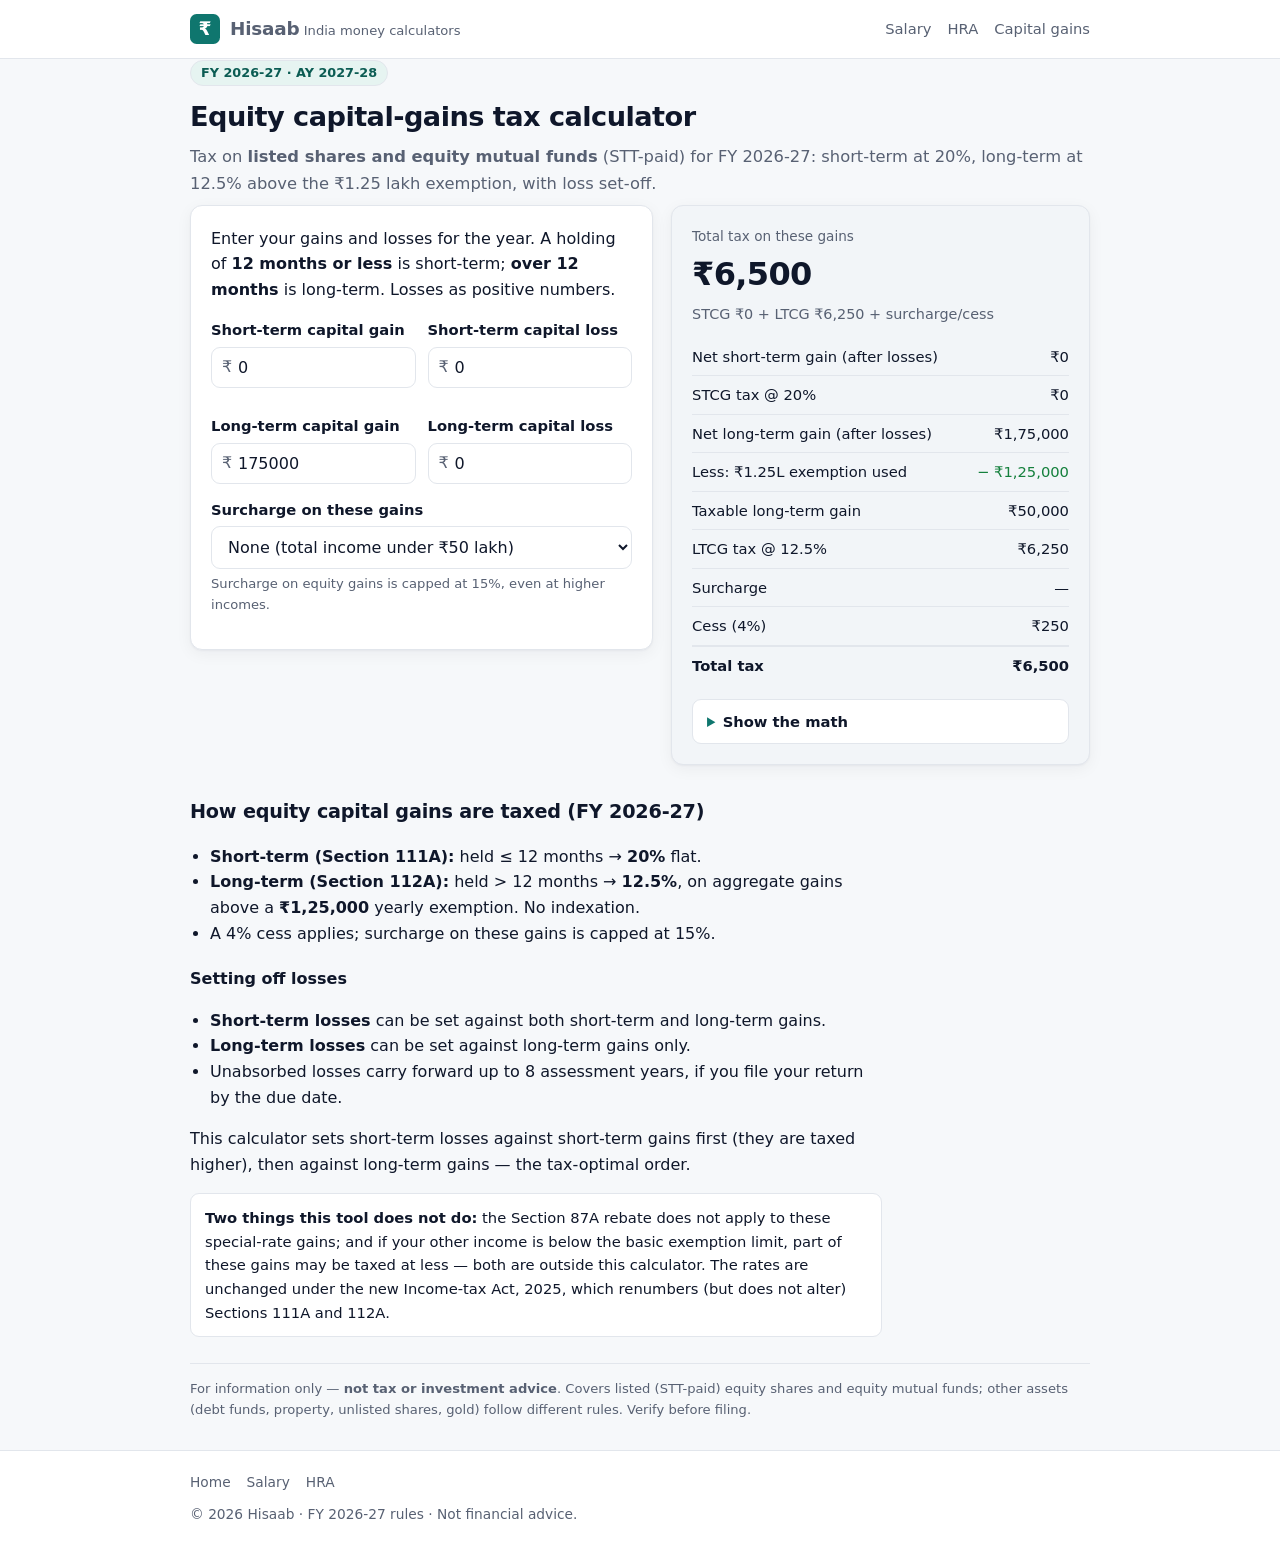
==== capital-gains/index.html @ a23f0d70 "Initial Hisaab: salary, HRA and capital-gains calculators (FY 2026-27) Static, zero-build site (vani" ====
<!DOCTYPE html>
<html lang="en">
<head>
  <meta charset="utf-8">
  <meta name="viewport" content="width=device-width, initial-scale=1">
  <title>Equity Capital Gains Tax Calculator FY 2026-27 — STCG 20% / LTCG 12.5% | Hisaab</title>
  <meta name="description" content="Calculate tax on listed shares and equity mutual funds for FY 2026-27: STCG at 20% (Sec 111A), LTCG at 12.5% over the ₹1.25 lakh exemption (Sec 112A), with loss set-off and the 15% surcharge cap.">
  <link rel="canonical" href="https://deshpanda.github.io/hisaab/capital-gains/">
  <link rel="icon" href="../assets/favicon.svg" type="image/svg+xml">
  <link rel="stylesheet" href="../assets/styles.css">
  <meta property="og:type" content="website">
  <meta property="og:title" content="Equity Capital Gains Tax Calculator FY 2026-27">
  <meta property="og:description" content="STCG 20% / LTCG 12.5% on listed shares & equity funds, the ₹1.25L exemption and loss set-off — shown step by step.">
  <meta property="og:url" content="https://deshpanda.github.io/hisaab/capital-gains/">
  <script type="application/ld+json">
  {
    "@context": "https://schema.org",
    "@type": "WebApplication",
    "name": "Equity Capital Gains Tax Calculator (India, FY 2026-27)",
    "applicationCategory": "FinanceApplication",
    "operatingSystem": "Web",
    "offers": { "@type": "Offer", "price": "0", "priceCurrency": "INR" },
    "url": "https://deshpanda.github.io/hisaab/capital-gains/"
  }
  </script>
</head>
<body>
  <header class="site-header">
    <div class="wrap">
      <a class="brand" href="../">
        <img src="../assets/favicon.svg" alt="">
        <span><b>Hisaab</b> <span>India money calculators</span></span>
      </a>
      <nav class="nav" aria-label="Calculators">
        <a href="../salary/">Salary</a>
        <a href="../hra/">HRA</a>
        <a href="../capital-gains/" aria-current="page">Capital gains</a>
      </nav>
    </div>
  </header>

  <main class="wrap">
    <span class="fy-pill">FY <span data-fy>2026-27</span> · AY <span data-ay>2027-28</span></span>
    <h1>Equity capital-gains tax calculator</h1>
    <p class="lead">Tax on <strong>listed shares and equity mutual funds</strong> (STT-paid)
      for FY <span data-fy>2026-27</span>: short-term at 20%, long-term at 12.5% above the
      ₹1.25 lakh exemption, with loss set-off.</p>

    <form class="calc" id="form">
      <div class="card">
        <p class="hint" style="margin-top:0">Enter your gains and losses for the year. A holding of
          <strong>12 months or less</strong> is short-term; <strong>over 12 months</strong> is long-term.
          Losses as positive numbers.</p>
        <div class="grid-2">
          <div class="field">
            <label for="stcg">Short-term capital gain</label>
            <div class="input-money"><input class="input" id="stcg" inputmode="numeric" value="0"></div>
          </div>
          <div class="field">
            <label for="stcl">Short-term capital loss</label>
            <div class="input-money"><input class="input" id="stcl" inputmode="numeric" value="0"></div>
          </div>
          <div class="field">
            <label for="ltcg">Long-term capital gain</label>
            <div class="input-money"><input class="input" id="ltcg" inputmode="numeric" value="175000"></div>
          </div>
          <div class="field">
            <label for="ltcl">Long-term capital loss</label>
            <div class="input-money"><input class="input" id="ltcl" inputmode="numeric" value="0"></div>
          </div>
        </div>
        <div class="field">
          <label for="sur">Surcharge on these gains</label>
          <select id="sur">
            <option value="0" selected>None (total income under ₹50 lakh)</option>
            <option value="0.10">10% (₹50 lakh – ₹1 crore)</option>
            <option value="0.15">15% (above ₹1 crore)</option>
          </select>
          <div class="hint">Surcharge on equity gains is capped at 15%, even at higher incomes.</div>
        </div>
      </div>

      <div class="card result" aria-live="polite">
        <p class="headline">Total tax on these gains</p>
        <p class="big" id="rTotal">—</p>
        <p class="sub" id="rSub">—</p>
        <table class="breakdown">
          <tbody>
            <tr><td>Net short-term gain (after losses)</td><td class="num" id="bNetS">—</td></tr>
            <tr><td>STCG tax @ 20%</td><td class="num" id="bStcgTax">—</td></tr>
            <tr><td>Net long-term gain (after losses)</td><td class="num" id="bNetL">—</td></tr>
            <tr><td>Less: ₹1.25L exemption used</td><td class="num pos" id="bExempt">—</td></tr>
            <tr><td>Taxable long-term gain</td><td class="num" id="bTaxL">—</td></tr>
            <tr><td>LTCG tax @ 12.5%</td><td class="num" id="bLtcgTax">—</td></tr>
            <tr><td>Surcharge</td><td class="num" id="bSur">—</td></tr>
            <tr><td>Cess (4%)</td><td class="num" id="bCess">—</td></tr>
            <tr class="total"><td>Total tax</td><td class="num" id="bTotal">—</td></tr>
          </tbody>
        </table>
        <details class="math">
          <summary>Show the math</summary>
          <div class="math-body">
            <ol id="mSteps"></ol>
            <p class="hint" id="mCarry"></p>
          </div>
        </details>
      </div>
    </form>

    <section class="prose">
      <h2>How equity capital gains are taxed (FY <span data-fy>2026-27</span>)</h2>
      <ul>
        <li><strong>Short-term (Section 111A):</strong> held ≤ 12 months → <strong>20%</strong> flat.</li>
        <li><strong>Long-term (Section 112A):</strong> held &gt; 12 months → <strong>12.5%</strong>,
          on aggregate gains above a <strong>₹1,25,000</strong> yearly exemption. No indexation.</li>
        <li>A 4% cess applies; surcharge on these gains is capped at 15%.</li>
      </ul>

      <h3>Setting off losses</h3>
      <ul>
        <li><strong>Short-term losses</strong> can be set against both short-term and long-term gains.</li>
        <li><strong>Long-term losses</strong> can be set against long-term gains only.</li>
        <li>Unabsorbed losses carry forward up to 8 assessment years, if you file your return by the due date.</li>
      </ul>
      <p>This calculator sets short-term losses against short-term gains first (they are
        taxed higher), then against long-term gains — the tax-optimal order.</p>

      <div class="callout">
        <strong>Two things this tool does not do:</strong> the Section 87A rebate does not
        apply to these special-rate gains; and if your other income is below the basic
        exemption limit, part of these gains may be taxed at less — both are outside this
        calculator. The rates are unchanged under the new Income-tax Act, 2025, which
        renumbers (but does not alter) Sections 111A and 112A.
      </div>
    </section>

    <p class="disclaimer">
      For information only — <strong>not tax or investment advice</strong>. Covers listed
      (STT-paid) equity shares and equity mutual funds; other assets (debt funds, property,
      unlisted shares, gold) follow different rules. Verify before filing.
    </p>
  </main>

  <footer class="site-footer">
    <div class="wrap">
      <div class="links">
        <a href="../">Home</a><a href="../salary/">Salary</a><a href="../hra/">HRA</a>
      </div>
      <div>© <span data-year>2026</span> Hisaab · FY <span data-fy>2026-27</span> rules · Not financial advice.</div>
    </div>
  </footer>

  <script type="module" src="../assets/site.js"></script>
  <script type="module">
    import { equityCapitalGainsTax } from '../lib/capgains.js';
    import { toINR } from '../lib/format.js';

    const $ = (id) => document.getElementById(id);
    const form = $('form');

    function recalc() {
      const r = equityCapitalGainsTax({
        stcg: $('stcg').value, stcl: $('stcl').value,
        ltcg: $('ltcg').value, ltcl: $('ltcl').value,
        surchargeRate: parseFloat($('sur').value) || 0,
      });

      $('rTotal').textContent = toINR(r.totalTax);
      $('rSub').textContent = `STCG ${toINR(r.stcgTax)} + LTCG ${toINR(r.ltcgTax)} + surcharge/cess`;
      $('bNetS').textContent = toINR(r.netStcg);
      $('bStcgTax').textContent = toINR(r.stcgTax);
      $('bNetL').textContent = toINR(r.netLtcg);
      $('bExempt').textContent = r.ltcgExemptionUsed ? '− ' + toINR(r.ltcgExemptionUsed) : '—';
      $('bTaxL').textContent = toINR(r.taxableLtcg);
      $('bLtcgTax').textContent = toINR(r.ltcgTax);
      $('bSur').textContent = r.surcharge ? toINR(r.surcharge) : '—';
      $('bCess').textContent = toINR(r.cess);
      $('bTotal').textContent = toINR(r.totalTax);

      const steps = $('mSteps');
      steps.innerHTML = '';
      const lines = [];
      r.steps.forEach((s) => lines.push(`${s.label}: ${toINR(Math.abs(s.amount))}`));
      lines.push(`Exemption applied to long-term gains: ${toINR(r.ltcgExemptionUsed)}`);
      lines.push(`STCG tax = 20% × ${toINR(r.netStcg)} = ${toINR(r.stcgTax)}`);
      lines.push(`LTCG tax = 12.5% × ${toINR(r.taxableLtcg)} = ${toINR(r.ltcgTax)}`);
      if (r.surcharge) lines.push(`Surcharge (${Math.round(r.surchargeRate * 100)}%) = ${toINR(r.surcharge)}`);
      lines.push(`Cess = 4% × (${toINR(r.baseTax + r.surcharge)}) = ${toINR(r.cess)}`);
      for (const l of lines) {
        const li = document.createElement('li');
        li.textContent = l;
        steps.appendChild(li);
      }

      const carry = [];
      if (r.stclCarryForward > 0) carry.push(`Short-term loss carried forward: ${toINR(r.stclCarryForward)}.`);
      if (r.ltclCarryForward > 0) carry.push(`Long-term loss carried forward: ${toINR(r.ltclCarryForward)}.`);
      $('mCarry').textContent = carry.join(' ');
    }

    form.addEventListener('input', recalc);
    form.addEventListener('change', recalc);
    recalc();
  </script>
</body>
</html>
---- assets/styles.css ----
/* Hisaab — one stylesheet, no external fonts or CDNs. Mobile-first,
   light/dark aware. Kept small for fast Lighthouse scores. */

:root {
  --bg: #f6f8fa;
  --surface: #ffffff;
  --surface-2: #f2f5f8;
  --text: #0f172a;
  --muted: #586173;
  --border: #e2e6ec;
  --accent: #0f766e;
  --accent-strong: #0b5c53;
  --accent-soft: #e6f4f1;
  --positive: #15803d;
  --negative: #b4232a;
  --warn-bg: #fdf6e3;
  --warn-border: #eccd7a;
  --warn-text: #6b5200;
  --radius: 12px;
  --shadow: 0 1px 2px rgba(16, 24, 40, 0.04), 0 4px 16px rgba(16, 24, 40, 0.05);
  --maxw: 940px;
}

@media (prefers-color-scheme: dark) {
  :root {
    --bg: #0a1120;
    --surface: #111b30;
    --surface-2: #0e1729;
    --text: #e7ecf5;
    --muted: #9aa7bd;
    --border: #22304b;
    --accent: #2dd4bf;
    --accent-strong: #5eead4;
    --accent-soft: #0f2b28;
    --positive: #4ade80;
    --negative: #f87171;
    --warn-bg: #2a2410;
    --warn-border: #5b4c15;
    --warn-text: #f0d488;
    --shadow: 0 1px 2px rgba(0, 0, 0, 0.3), 0 4px 16px rgba(0, 0, 0, 0.35);
  }
}

* { box-sizing: border-box; }

html { -webkit-text-size-adjust: 100%; }

body {
  margin: 0;
  font-family: system-ui, -apple-system, "Segoe UI", Roboto, Helvetica, Arial, sans-serif;
  font-size: 16px;
  line-height: 1.6;
  color: var(--text);
  background: var(--bg);
  -webkit-font-smoothing: antialiased;
}

.wrap { max-width: var(--maxw); margin: 0 auto; padding: 0 20px; }

a { color: var(--accent); }
a:hover { color: var(--accent-strong); }

/* Header / nav */
.site-header {
  border-bottom: 1px solid var(--border);
  background: var(--surface);
}
.site-header .wrap {
  display: flex; align-items: center; justify-content: space-between;
  gap: 16px; padding-top: 14px; padding-bottom: 14px; flex-wrap: wrap;
}
.brand { display: flex; align-items: center; gap: 10px; text-decoration: none; color: var(--text); }
.brand img { width: 30px; height: 30px; }
.brand b { font-size: 1.15rem; letter-spacing: -0.01em; }
.brand span { color: var(--muted); font-size: 0.82rem; }
.nav { display: flex; gap: 16px; flex-wrap: wrap; font-size: 0.92rem; }
.nav a { text-decoration: none; color: var(--muted); }
.nav a:hover { color: var(--accent); }

/* Main */
main { padding: 28px 0 8px; }
h1 { font-size: 1.7rem; line-height: 1.25; letter-spacing: -0.02em; margin: 0 0 10px; }
h2 { font-size: 1.2rem; margin: 32px 0 10px; letter-spacing: -0.01em; }
h3 { font-size: 1rem; margin: 20px 0 6px; }
.lead { color: var(--muted); font-size: 1.02rem; margin: 0 0 8px; }
.fy-pill {
  display: inline-block; background: var(--accent-soft); color: var(--accent-strong);
  border: 1px solid var(--border); border-radius: 999px; padding: 2px 10px;
  font-size: 0.8rem; font-weight: 600; margin-bottom: 14px;
}

.card {
  background: var(--surface); border: 1px solid var(--border);
  border-radius: var(--radius); box-shadow: var(--shadow); padding: 20px;
}

/* Calculator layout: form + result */
.calc { display: grid; gap: 18px; grid-template-columns: 1fr; margin-top: 8px; }
@media (min-width: 780px) { .calc { grid-template-columns: 1.05fr 0.95fr; align-items: start; } }

.field { margin-bottom: 14px; }
.field > label { display: block; font-weight: 600; font-size: 0.92rem; margin-bottom: 5px; }
.field .hint { color: var(--muted); font-size: 0.82rem; margin-top: 4px; }
.input, select {
  width: 100%; padding: 10px 12px; font-size: 1rem; color: var(--text);
  background: var(--surface); border: 1px solid var(--border);
  border-radius: 9px; font-family: inherit;
}
.input:focus, select:focus { outline: 2px solid var(--accent); outline-offset: 1px; border-color: var(--accent); }
.input-money { position: relative; }
.input-money input { padding-left: 26px; }
.input-money::before {
  content: "₹"; position: absolute; left: 11px; top: 50%; transform: translateY(-50%);
  color: var(--muted); pointer-events: none;
}
.grid-2 { display: grid; grid-template-columns: 1fr 1fr; gap: 12px; }
@media (max-width: 460px) { .grid-2 { grid-template-columns: 1fr; } }

fieldset { border: 0; margin: 0 0 14px; padding: 0; }
fieldset legend { font-weight: 600; font-size: 0.92rem; margin-bottom: 6px; padding: 0; }
.segmented { display: inline-flex; border: 1px solid var(--border); border-radius: 9px; overflow: hidden; flex-wrap: wrap; }
.segmented label {
  padding: 8px 14px; cursor: pointer; font-size: 0.9rem; background: var(--surface);
  border-right: 1px solid var(--border);
}
.segmented label:last-child { border-right: 0; }
.segmented input { position: absolute; opacity: 0; pointer-events: none; }
.segmented input:checked + span { color: #fff; }
.segmented label:has(input:checked) { background: var(--accent); }
.segmented label:has(input:focus-visible) { outline: 2px solid var(--accent-strong); outline-offset: -2px; }

/* Result panel */
.result { background: var(--surface-2); }
.result .headline { font-size: 0.85rem; color: var(--muted); margin: 0; }
.result .big { font-size: 2rem; font-weight: 700; letter-spacing: -0.02em; margin: 2px 0 2px; }
.result .sub { color: var(--muted); font-size: 0.9rem; margin: 0 0 12px; }

table.breakdown { width: 100%; border-collapse: collapse; font-size: 0.92rem; margin-top: 8px; }
table.breakdown th, table.breakdown td { text-align: left; padding: 7px 0; border-bottom: 1px solid var(--border); }
table.breakdown td.num, table.breakdown th.num { text-align: right; font-variant-numeric: tabular-nums; }
table.breakdown tr:last-child td { border-bottom: 0; }
table.breakdown tr.total td { font-weight: 700; border-top: 2px solid var(--border); }
.pos { color: var(--positive); }
.neg { color: var(--negative); }

details.math { margin-top: 14px; border: 1px solid var(--border); border-radius: 9px; background: var(--surface); }
details.math > summary { cursor: pointer; padding: 10px 14px; font-weight: 600; font-size: 0.92rem; }
details.math > summary::marker { color: var(--accent); }
details.math .math-body { padding: 0 14px 14px; font-size: 0.9rem; }
details.math ol { margin: 0; padding-left: 20px; }
details.math li { margin: 5px 0; }
code, .mono { font-family: ui-monospace, "SF Mono", Menlo, Consolas, monospace; font-size: 0.88em; }

/* Callouts */
.callout { border: 1px solid var(--border); border-radius: 9px; padding: 12px 14px; margin: 14px 0; font-size: 0.92rem; background: var(--surface); }
.callout-warn { background: var(--warn-bg); border-color: var(--warn-border); color: var(--warn-text); }
.callout-warn a { color: inherit; text-decoration: underline; }

/* Content prose */
.prose p, .prose li { color: var(--text); }
.prose { max-width: 68ch; }
.prose ul { padding-left: 20px; }

/* Homepage calculator grid */
.tiles { display: grid; gap: 14px; grid-template-columns: 1fr; margin: 18px 0; }
@media (min-width: 620px) { .tiles { grid-template-columns: 1fr 1fr; } }
.tile { display: block; text-decoration: none; color: inherit; }
.tile.card:hover { border-color: var(--accent); transform: translateY(-1px); transition: all 0.12s; }
.tile h3 { margin: 0 0 4px; color: var(--accent-strong); }
.tile p { margin: 0; color: var(--muted); font-size: 0.9rem; }
.tile.soon { opacity: 0.6; }
.tile.soon .badge { font-size: 0.7rem; text-transform: uppercase; letter-spacing: 0.04em; color: var(--muted); }

/* Disclaimer + footer */
.disclaimer { font-size: 0.82rem; color: var(--muted); border-top: 1px solid var(--border); margin-top: 26px; padding-top: 14px; }
.site-footer { border-top: 1px solid var(--border); margin-top: 30px; background: var(--surface); }
.site-footer .wrap { padding-top: 20px; padding-bottom: 28px; font-size: 0.86rem; color: var(--muted); }
.site-footer .links { display: flex; gap: 16px; flex-wrap: wrap; margin-bottom: 10px; }
.site-footer a { color: var(--muted); text-decoration: none; }
.site-footer a:hover { color: var(--accent); }

.visually-hidden { position: absolute; width: 1px; height: 1px; overflow: hidden; clip: rect(0 0 0 0); }
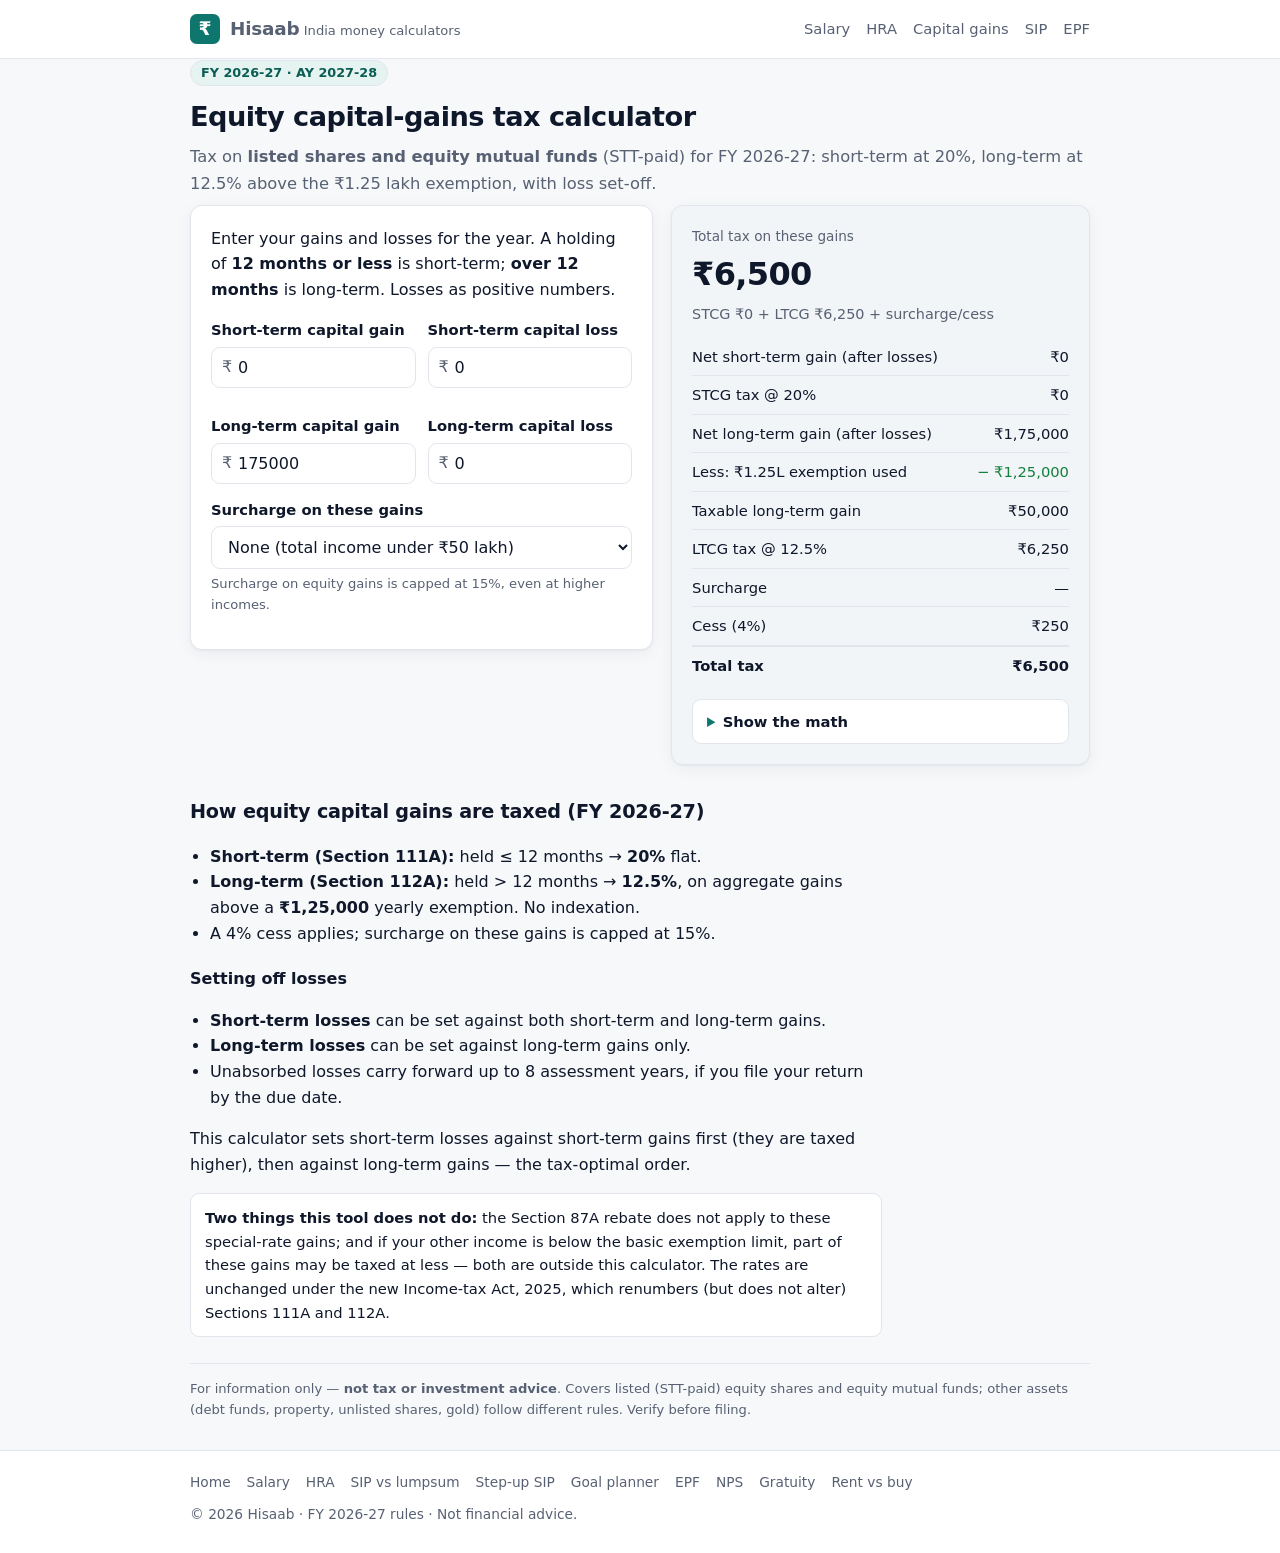
==== commit 0cf7b1ea: "Add rent vs buy calculator; expand navigation, sitemap and source trail Symmetric net-worth model (E" ====
--- a/capital-gains/index.html
+++ b/capital-gains/index.html
@@ -35,6 +35,8 @@
         <a href="../salary/">Salary</a>
         <a href="../hra/">HRA</a>
         <a href="../capital-gains/" aria-current="page">Capital gains</a>
+        <a href="../sip-vs-lumpsum/">SIP</a>
+        <a href="../epf/">EPF</a>
       </nav>
     </div>
   </header>
@@ -144,7 +146,7 @@
   <footer class="site-footer">
     <div class="wrap">
       <div class="links">
-        <a href="../">Home</a><a href="../salary/">Salary</a><a href="../hra/">HRA</a>
+        <a href="../">Home</a><a href="../salary/">Salary</a><a href="../hra/">HRA</a><a href="../sip-vs-lumpsum/">SIP vs lumpsum</a><a href="../step-up-sip/">Step-up SIP</a><a href="../goal-planner/">Goal planner</a><a href="../epf/">EPF</a><a href="../nps/">NPS</a><a href="../gratuity/">Gratuity</a><a href="../rent-vs-buy/">Rent vs buy</a>
       </div>
       <div>© <span data-year>2026</span> Hisaab · FY <span data-fy>2026-27</span> rules · Not financial advice.</div>
     </div>
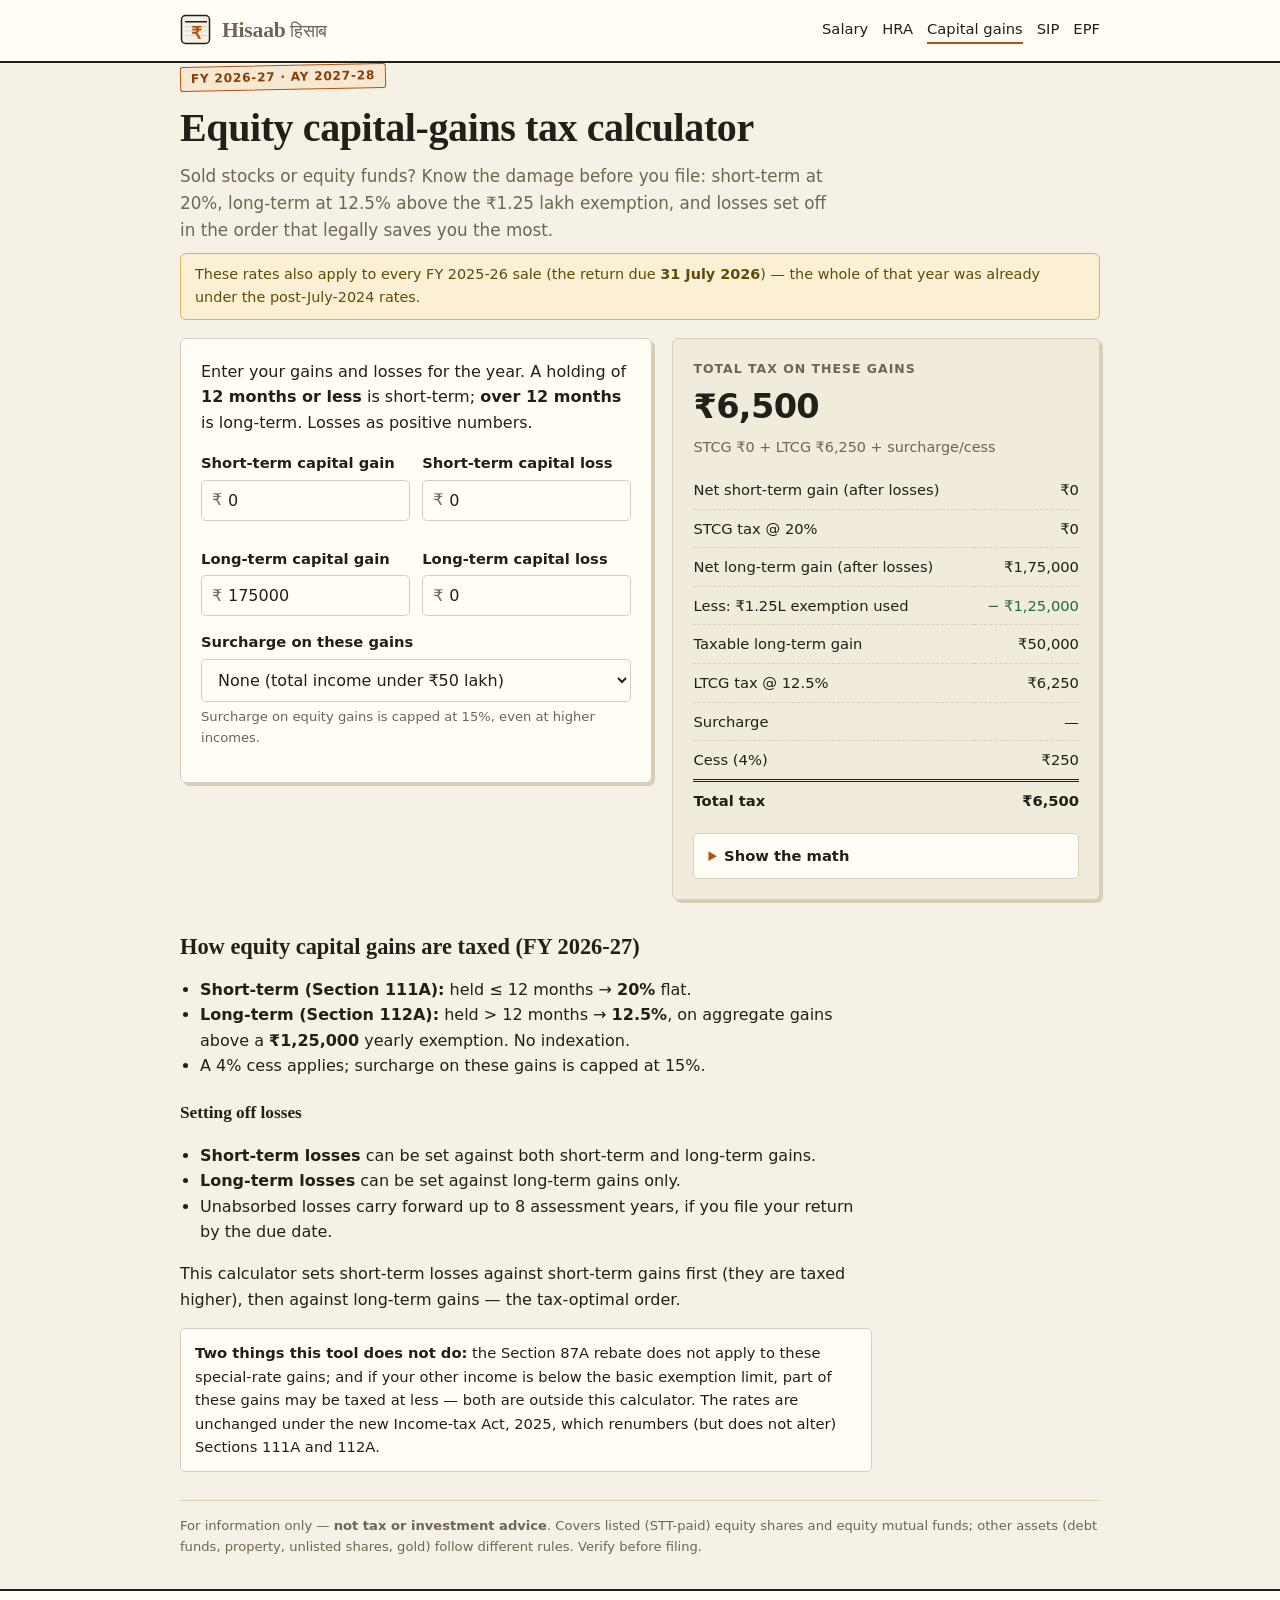
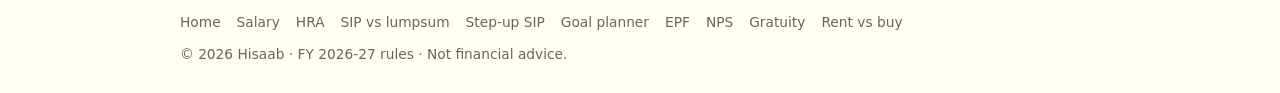
==== commit 950d048d: "Redesign: ledger identity, sharper voice, regime comparison and sharing Paper-ink-saffron design sys" ====
--- a/capital-gains/index.html
+++ b/capital-gains/index.html
@@ -12,6 +12,10 @@
   <meta property="og:title" content="Equity Capital Gains Tax Calculator FY 2026-27">
   <meta property="og:description" content="STCG 20% / LTCG 12.5% on listed shares & equity funds, the ₹1.25L exemption and loss set-off — shown step by step.">
   <meta property="og:url" content="https://deshpanda.github.io/hisaab/capital-gains/">
+  <meta property="og:image" content="https://deshpanda.github.io/hisaab/assets/og.png">
+  <meta property="og:image:width" content="1200">
+  <meta property="og:image:height" content="630">
+  <meta name="twitter:card" content="summary_large_image">
   <script type="application/ld+json">
   {
     "@context": "https://schema.org",
@@ -44,9 +48,13 @@
   <main class="wrap">
     <span class="fy-pill">FY <span data-fy>2026-27</span> · AY <span data-ay>2027-28</span></span>
     <h1>Equity capital-gains tax calculator</h1>
-    <p class="lead">Tax on <strong>listed shares and equity mutual funds</strong> (STT-paid)
-      for FY <span data-fy>2026-27</span>: short-term at 20%, long-term at 12.5% above the
-      ₹1.25 lakh exemption, with loss set-off.</p>
+    <p class="lead">Sold stocks or equity funds? Know the damage before you file: short-term
+      at 20%, long-term at 12.5% above the ₹1.25 lakh exemption, and losses set off in the
+      order that legally saves you the most.</p>
+
+    <p class="banner">These rates also apply to every FY 2025-26 sale (the return due
+      <strong>31 July 2026</strong>) — the whole of that year was already under the
+      post-July-2024 rates.</p>
 
     <form class="calc" id="form">
       <div class="card">
--- a/assets/styles.css
+++ b/assets/styles.css
@@ -1,43 +1,51 @@
-/* Hisaab — one stylesheet, no external fonts or CDNs. Mobile-first,
-   light/dark aware. Kept small for fast Lighthouse scores. */
+/* Hisaab — the digital khata. Paper, ink, one saffron stamp.
+   No external fonts or CDNs; serif display comes from the system. */
 
 :root {
-  --bg: #f6f8fa;
-  --surface: #ffffff;
-  --surface-2: #f2f5f8;
-  --text: #0f172a;
-  --muted: #586173;
-  --border: #e2e6ec;
-  --accent: #0f766e;
-  --accent-strong: #0b5c53;
-  --accent-soft: #e6f4f1;
-  --positive: #15803d;
-  --negative: #b4232a;
-  --warn-bg: #fdf6e3;
-  --warn-border: #eccd7a;
-  --warn-text: #6b5200;
-  --radius: 12px;
-  --shadow: 0 1px 2px rgba(16, 24, 40, 0.04), 0 4px 16px rgba(16, 24, 40, 0.05);
-  --maxw: 940px;
+  --bg: #f6f1e6;
+  --surface: #fffdf6;
+  --surface-2: #f1ebdc;
+  --text: #231f18;
+  --muted: #6e6555;
+  --border: #d9cfb8;
+  --ink: #231f18;
+  --accent: #b45309;          /* burnt saffron — links, highlights */
+  --accent-strong: #8a3e06;
+  --accent-soft: #f7e8d2;
+  --green: #1e6b47;           /* money-positive */
+  --positive: #1e6b47;
+  --negative: #b3261e;
+  --warn-bg: #fbf0d3;
+  --warn-border: #d9b45c;
+  --warn-text: #5f4a08;
+  --radius: 6px;
+  --shadow: 3px 3px 0 var(--border);
+  --shadow-ink: 3px 3px 0 var(--ink);
+  --maxw: 960px;
+  --serif: ui-serif, Georgia, 'Iowan Old Style', 'Palatino', 'Times New Roman', serif;
+  --sans: system-ui, -apple-system, "Segoe UI", Roboto, Helvetica, Arial, sans-serif;
 }
 
 @media (prefers-color-scheme: dark) {
   :root {
-    --bg: #0a1120;
-    --surface: #111b30;
-    --surface-2: #0e1729;
-    --text: #e7ecf5;
-    --muted: #9aa7bd;
-    --border: #22304b;
-    --accent: #2dd4bf;
-    --accent-strong: #5eead4;
-    --accent-soft: #0f2b28;
-    --positive: #4ade80;
-    --negative: #f87171;
-    --warn-bg: #2a2410;
-    --warn-border: #5b4c15;
-    --warn-text: #f0d488;
-    --shadow: 0 1px 2px rgba(0, 0, 0, 0.3), 0 4px 16px rgba(0, 0, 0, 0.35);
+    --bg: #16130d;
+    --surface: #201c13;
+    --surface-2: #1a1710;
+    --text: #ede5d3;
+    --muted: #a3987f;
+    --border: #453d2b;
+    --ink: #0c0a06;
+    --accent: #e59f4c;
+    --accent-strong: #f0b56e;
+    --accent-soft: #33270f;
+    --green: #67b98d;
+    --positive: #67b98d;
+    --negative: #ef8078;
+    --warn-bg: #2c2410;
+    --warn-border: #6b5518;
+    --warn-text: #ecd28a;
+    --shadow: 3px 3px 0 rgba(0, 0, 0, 0.55);
+    --shadow-ink: 3px 3px 0 rgba(0, 0, 0, 0.55);
   }
 }
 
@@ -47,7 +55,7 @@
 
 body {
   margin: 0;
-  font-family: system-ui, -apple-system, "Segoe UI", Roboto, Helvetica, Arial, sans-serif;
+  font-family: var(--sans);
   font-size: 16px;
   line-height: 1.6;
   color: var(--text);
@@ -57,45 +65,66 @@
 
 .wrap { max-width: var(--maxw); margin: 0 auto; padding: 0 20px; }
 
-a { color: var(--accent); }
-a:hover { color: var(--accent-strong); }
-
-/* Header / nav */
+a { color: var(--accent); text-decoration: underline; text-underline-offset: 3px; text-decoration-thickness: 1px; }
+a:hover { color: var(--accent-strong); text-decoration-thickness: 2px; }
+
+/* Header */
 .site-header {
-  border-bottom: 1px solid var(--border);
+  border-bottom: 2px solid var(--text);
   background: var(--surface);
 }
 .site-header .wrap {
   display: flex; align-items: center; justify-content: space-between;
-  gap: 16px; padding-top: 14px; padding-bottom: 14px; flex-wrap: wrap;
+  gap: 16px; padding-top: 13px; padding-bottom: 13px; flex-wrap: wrap;
 }
 .brand { display: flex; align-items: center; gap: 10px; text-decoration: none; color: var(--text); }
-.brand img { width: 30px; height: 30px; }
-.brand b { font-size: 1.15rem; letter-spacing: -0.01em; }
-.brand span { color: var(--muted); font-size: 0.82rem; }
-.nav { display: flex; gap: 16px; flex-wrap: wrap; font-size: 0.92rem; }
-.nav a { text-decoration: none; color: var(--muted); }
-.nav a:hover { color: var(--accent); }
+.brand img { width: 32px; height: 32px; }
+.brand b {
+  font-family: var(--serif); font-size: 1.35rem; font-weight: 700;
+  letter-spacing: -0.01em;
+}
+.brand b::after {
+  content: " हिसाब"; font-family: var(--serif); font-weight: 400;
+  font-size: 0.82em; color: var(--muted);
+}
+.brand span { color: var(--muted); font-size: 0.8rem; }
+.brand span span { display: none; } /* hide the old tagline text, the wordmark carries it */
+.nav { display: flex; gap: 14px; flex-wrap: wrap; font-size: 0.92rem; }
+.nav a { text-decoration: none; color: var(--text); border-bottom: 2px solid transparent; padding-bottom: 1px; }
+.nav a:hover, .nav a[aria-current="page"] { border-bottom-color: var(--accent); color: var(--text); }
 
 /* Main */
-main { padding: 28px 0 8px; }
-h1 { font-size: 1.7rem; line-height: 1.25; letter-spacing: -0.02em; margin: 0 0 10px; }
-h2 { font-size: 1.2rem; margin: 32px 0 10px; letter-spacing: -0.01em; }
-h3 { font-size: 1rem; margin: 20px 0 6px; }
-.lead { color: var(--muted); font-size: 1.02rem; margin: 0 0 8px; }
+main { padding: 30px 0 8px; }
+h1 {
+  font-family: var(--serif);
+  font-size: clamp(1.85rem, 4.5vw, 2.5rem);
+  line-height: 1.12; letter-spacing: -0.01em; margin: 0 0 12px;
+}
+h2 { font-family: var(--serif); font-size: 1.4rem; margin: 34px 0 10px; line-height: 1.2; }
+h3 { font-family: var(--serif); font-size: 1.08rem; margin: 20px 0 6px; }
+.lead { color: var(--muted); font-size: 1.05rem; margin: 0 0 10px; max-width: 62ch; }
+
 .fy-pill {
   display: inline-block; background: var(--accent-soft); color: var(--accent-strong);
-  border: 1px solid var(--border); border-radius: 999px; padding: 2px 10px;
-  font-size: 0.8rem; font-weight: 600; margin-bottom: 14px;
+  border: 1.5px solid var(--accent); border-radius: 3px; padding: 2px 10px;
+  font-size: 0.76rem; font-weight: 700; letter-spacing: 0.06em; text-transform: uppercase;
+  margin-bottom: 16px; transform: rotate(-1.2deg);
 }
 
 .card {
-  background: var(--surface); border: 1px solid var(--border);
+  background: var(--surface); border: 1.5px solid var(--border);
   border-radius: var(--radius); box-shadow: var(--shadow); padding: 20px;
 }
 
-/* Calculator layout: form + result */
-.calc { display: grid; gap: 18px; grid-template-columns: 1fr; margin-top: 8px; }
+/* Deadline / notice banner */
+.banner {
+  border: 1.5px solid var(--warn-border); background: var(--warn-bg); color: var(--warn-text);
+  border-radius: var(--radius); padding: 9px 14px; font-size: 0.9rem; margin: 0 0 18px;
+}
+.banner strong { font-variant-numeric: tabular-nums; }
+
+/* Calculator layout */
+.calc { display: grid; gap: 20px; grid-template-columns: 1fr; margin-top: 10px; }
 @media (min-width: 780px) { .calc { grid-template-columns: 1.05fr 0.95fr; align-items: start; } }
 
 .field { margin-bottom: 14px; }
@@ -103,8 +132,9 @@
 .field .hint { color: var(--muted); font-size: 0.82rem; margin-top: 4px; }
 .input, select {
   width: 100%; padding: 10px 12px; font-size: 1rem; color: var(--text);
-  background: var(--surface); border: 1px solid var(--border);
-  border-radius: 9px; font-family: inherit;
+  background: var(--surface); border: 1.5px solid var(--border);
+  border-radius: 5px; font-family: inherit;
+  font-variant-numeric: tabular-nums;
 }
 .input:focus, select:focus { outline: 2px solid var(--accent); outline-offset: 1px; border-color: var(--accent); }
 .input-money { position: relative; }
@@ -118,32 +148,59 @@
 
 fieldset { border: 0; margin: 0 0 14px; padding: 0; }
 fieldset legend { font-weight: 600; font-size: 0.92rem; margin-bottom: 6px; padding: 0; }
-.segmented { display: inline-flex; border: 1px solid var(--border); border-radius: 9px; overflow: hidden; flex-wrap: wrap; }
+.segmented { display: inline-flex; border: 1.5px solid var(--text); border-radius: 5px; overflow: hidden; flex-wrap: wrap; }
 .segmented label {
   padding: 8px 14px; cursor: pointer; font-size: 0.9rem; background: var(--surface);
-  border-right: 1px solid var(--border);
+  border-right: 1.5px solid var(--text);
 }
 .segmented label:last-child { border-right: 0; }
 .segmented input { position: absolute; opacity: 0; pointer-events: none; }
-.segmented input:checked + span { color: #fff; }
-.segmented label:has(input:checked) { background: var(--accent); }
-.segmented label:has(input:focus-visible) { outline: 2px solid var(--accent-strong); outline-offset: -2px; }
-
-/* Result panel */
+.segmented input:checked + span { color: var(--surface); font-weight: 600; }
+.segmented label:has(input:checked) { background: var(--text); }
+.segmented label:has(input:focus-visible) { outline: 2px solid var(--accent); outline-offset: -2px; }
+
+/* Quick preset chips */
+.chips { display: flex; gap: 8px; flex-wrap: wrap; margin: 12px 0 4px; }
+.chip {
+  font: inherit; font-size: 0.85rem; font-weight: 600; cursor: pointer;
+  color: var(--text); background: var(--surface);
+  border: 1.5px solid var(--text); border-radius: 999px; padding: 4px 13px;
+  box-shadow: 2px 2px 0 var(--border);
+}
+.chip:hover { background: var(--accent-soft); }
+.chip:active { transform: translate(1px, 1px); box-shadow: 1px 1px 0 var(--border); }
+
+/* Result panel — the ledger */
 .result { background: var(--surface-2); }
-.result .headline { font-size: 0.85rem; color: var(--muted); margin: 0; }
-.result .big { font-size: 2rem; font-weight: 700; letter-spacing: -0.02em; margin: 2px 0 2px; }
+.result .headline {
+  font-size: 0.78rem; color: var(--muted); margin: 0;
+  text-transform: uppercase; letter-spacing: 0.08em; font-weight: 700;
+}
+.result .big {
+  font-size: 2.1rem; font-weight: 700; letter-spacing: -0.02em; margin: 2px 0 2px;
+  font-variant-numeric: tabular-nums;
+}
 .result .sub { color: var(--muted); font-size: 0.9rem; margin: 0 0 12px; }
 
+.verdict {
+  border: 1.5px solid var(--green); background: color-mix(in srgb, var(--green) 9%, var(--surface));
+  color: var(--text); border-radius: 5px; padding: 8px 12px;
+  font-size: 0.92rem; margin: 10px 0 12px;
+}
+.verdict b { color: var(--green); font-variant-numeric: tabular-nums; }
+
 table.breakdown { width: 100%; border-collapse: collapse; font-size: 0.92rem; margin-top: 8px; }
-table.breakdown th, table.breakdown td { text-align: left; padding: 7px 0; border-bottom: 1px solid var(--border); }
+table.breakdown th, table.breakdown td { text-align: left; padding: 7px 0; border-bottom: 1px dashed var(--border); }
 table.breakdown td.num, table.breakdown th.num { text-align: right; font-variant-numeric: tabular-nums; }
 table.breakdown tr:last-child td { border-bottom: 0; }
-table.breakdown tr.total td { font-weight: 700; border-top: 2px solid var(--border); }
+table.breakdown tr.total td {
+  font-weight: 700; border-top: 3px double var(--text); border-bottom: 0;
+  font-variant-numeric: tabular-nums;
+}
 .pos { color: var(--positive); }
 .neg { color: var(--negative); }
 
-details.math { margin-top: 14px; border: 1px solid var(--border); border-radius: 9px; background: var(--surface); }
+details.math { margin-top: 14px; border: 1.5px solid var(--border); border-radius: 5px; background: var(--surface); }
 details.math > summary { cursor: pointer; padding: 10px 14px; font-weight: 600; font-size: 0.92rem; }
 details.math > summary::marker { color: var(--accent); }
 details.math .math-body { padding: 0 14px 14px; font-size: 0.9rem; }
@@ -151,32 +208,67 @@
 details.math li { margin: 5px 0; }
 code, .mono { font-family: ui-monospace, "SF Mono", Menlo, Consolas, monospace; font-size: 0.88em; }
 
+/* Share row */
+.share-row { display: flex; gap: 10px; flex-wrap: wrap; margin-top: 14px; }
+.btn {
+  font: inherit; font-size: 0.88rem; font-weight: 600; cursor: pointer;
+  display: inline-block; text-decoration: none; text-align: center;
+  color: var(--text); background: var(--surface);
+  border: 1.5px solid var(--text); border-radius: 5px; padding: 7px 14px;
+  box-shadow: 2px 2px 0 var(--ink);
+}
+.btn:hover { background: var(--accent-soft); color: var(--text); }
+.btn:active { transform: translate(1px, 1px); box-shadow: 1px 1px 0 var(--ink); }
+
 /* Callouts */
-.callout { border: 1px solid var(--border); border-radius: 9px; padding: 12px 14px; margin: 14px 0; font-size: 0.92rem; background: var(--surface); }
+.callout { border: 1.5px solid var(--border); border-radius: 5px; padding: 12px 14px; margin: 14px 0; font-size: 0.92rem; background: var(--surface); }
 .callout-warn { background: var(--warn-bg); border-color: var(--warn-border); color: var(--warn-text); }
-.callout-warn a { color: inherit; text-decoration: underline; }
-
-/* Content prose */
+.callout-warn a { color: inherit; }
+
+/* Prose */
 .prose p, .prose li { color: var(--text); }
 .prose { max-width: 68ch; }
 .prose ul { padding-left: 20px; }
 
-/* Homepage calculator grid */
-.tiles { display: grid; gap: 14px; grid-template-columns: 1fr; margin: 18px 0; }
+/* Trust strip */
+.trust {
+  display: flex; gap: 8px 22px; flex-wrap: wrap; align-items: center;
+  margin: 18px 0 6px; padding: 12px 0; font-size: 0.88rem; color: var(--muted);
+  border-top: 1.5px solid var(--border); border-bottom: 1.5px solid var(--border);
+}
+.trust b { color: var(--text); font-weight: 600; }
+.trust span::before { content: "✓ "; color: var(--green); font-weight: 700; }
+
+/* Homepage tiles */
+.tiles { display: grid; gap: 16px; grid-template-columns: 1fr; margin: 20px 0; }
 @media (min-width: 620px) { .tiles { grid-template-columns: 1fr 1fr; } }
 .tile { display: block; text-decoration: none; color: inherit; }
-.tile.card:hover { border-color: var(--accent); transform: translateY(-1px); transition: all 0.12s; }
-.tile h3 { margin: 0 0 4px; color: var(--accent-strong); }
+.tile.card:hover { border-color: var(--text); box-shadow: var(--shadow-ink); transform: translate(-1px, -1px); transition: all 0.1s; }
+.tile h3 { margin: 0 0 4px; color: var(--text); }
+.tile h3::after { content: " ↗"; color: var(--accent); font-family: var(--sans); font-size: 0.85em; }
 .tile p { margin: 0; color: var(--muted); font-size: 0.9rem; }
-.tile.soon { opacity: 0.6; }
-.tile.soon .badge { font-size: 0.7rem; text-transform: uppercase; letter-spacing: 0.04em; color: var(--muted); }
+.tile .kicker {
+  display: block; font-size: 0.72rem; font-weight: 700; letter-spacing: 0.07em;
+  text-transform: uppercase; color: var(--accent); margin-bottom: 6px; font-family: var(--sans);
+}
+@media (min-width: 620px) { .tile-featured { grid-column: span 2; } }
+.tile-featured h3 { font-size: 1.35rem; }
+
+/* FAQ */
+.faq details { border-bottom: 1px dashed var(--border); padding: 10px 0; }
+.faq summary { cursor: pointer; font-weight: 600; font-size: 0.95rem; }
+.faq summary::marker { color: var(--accent); }
+.faq p { margin: 8px 0 2px; color: var(--muted); font-size: 0.92rem; max-width: 68ch; }
+
+/* The signed note */
+.sig { font-family: var(--serif); font-style: italic; color: var(--muted); }
 
 /* Disclaimer + footer */
-.disclaimer { font-size: 0.82rem; color: var(--muted); border-top: 1px solid var(--border); margin-top: 26px; padding-top: 14px; }
-.site-footer { border-top: 1px solid var(--border); margin-top: 30px; background: var(--surface); }
+.disclaimer { font-size: 0.82rem; color: var(--muted); border-top: 1.5px solid var(--border); margin-top: 28px; padding-top: 14px; }
+.site-footer { border-top: 2px solid var(--text); margin-top: 32px; background: var(--surface); }
 .site-footer .wrap { padding-top: 20px; padding-bottom: 28px; font-size: 0.86rem; color: var(--muted); }
-.site-footer .links { display: flex; gap: 16px; flex-wrap: wrap; margin-bottom: 10px; }
+.site-footer .links { display: flex; gap: 6px 16px; flex-wrap: wrap; margin-bottom: 10px; }
 .site-footer a { color: var(--muted); text-decoration: none; }
-.site-footer a:hover { color: var(--accent); }
+.site-footer a:hover { color: var(--accent); text-decoration: underline; }
 
 .visually-hidden { position: absolute; width: 1px; height: 1px; overflow: hidden; clip: rect(0 0 0 0); }
